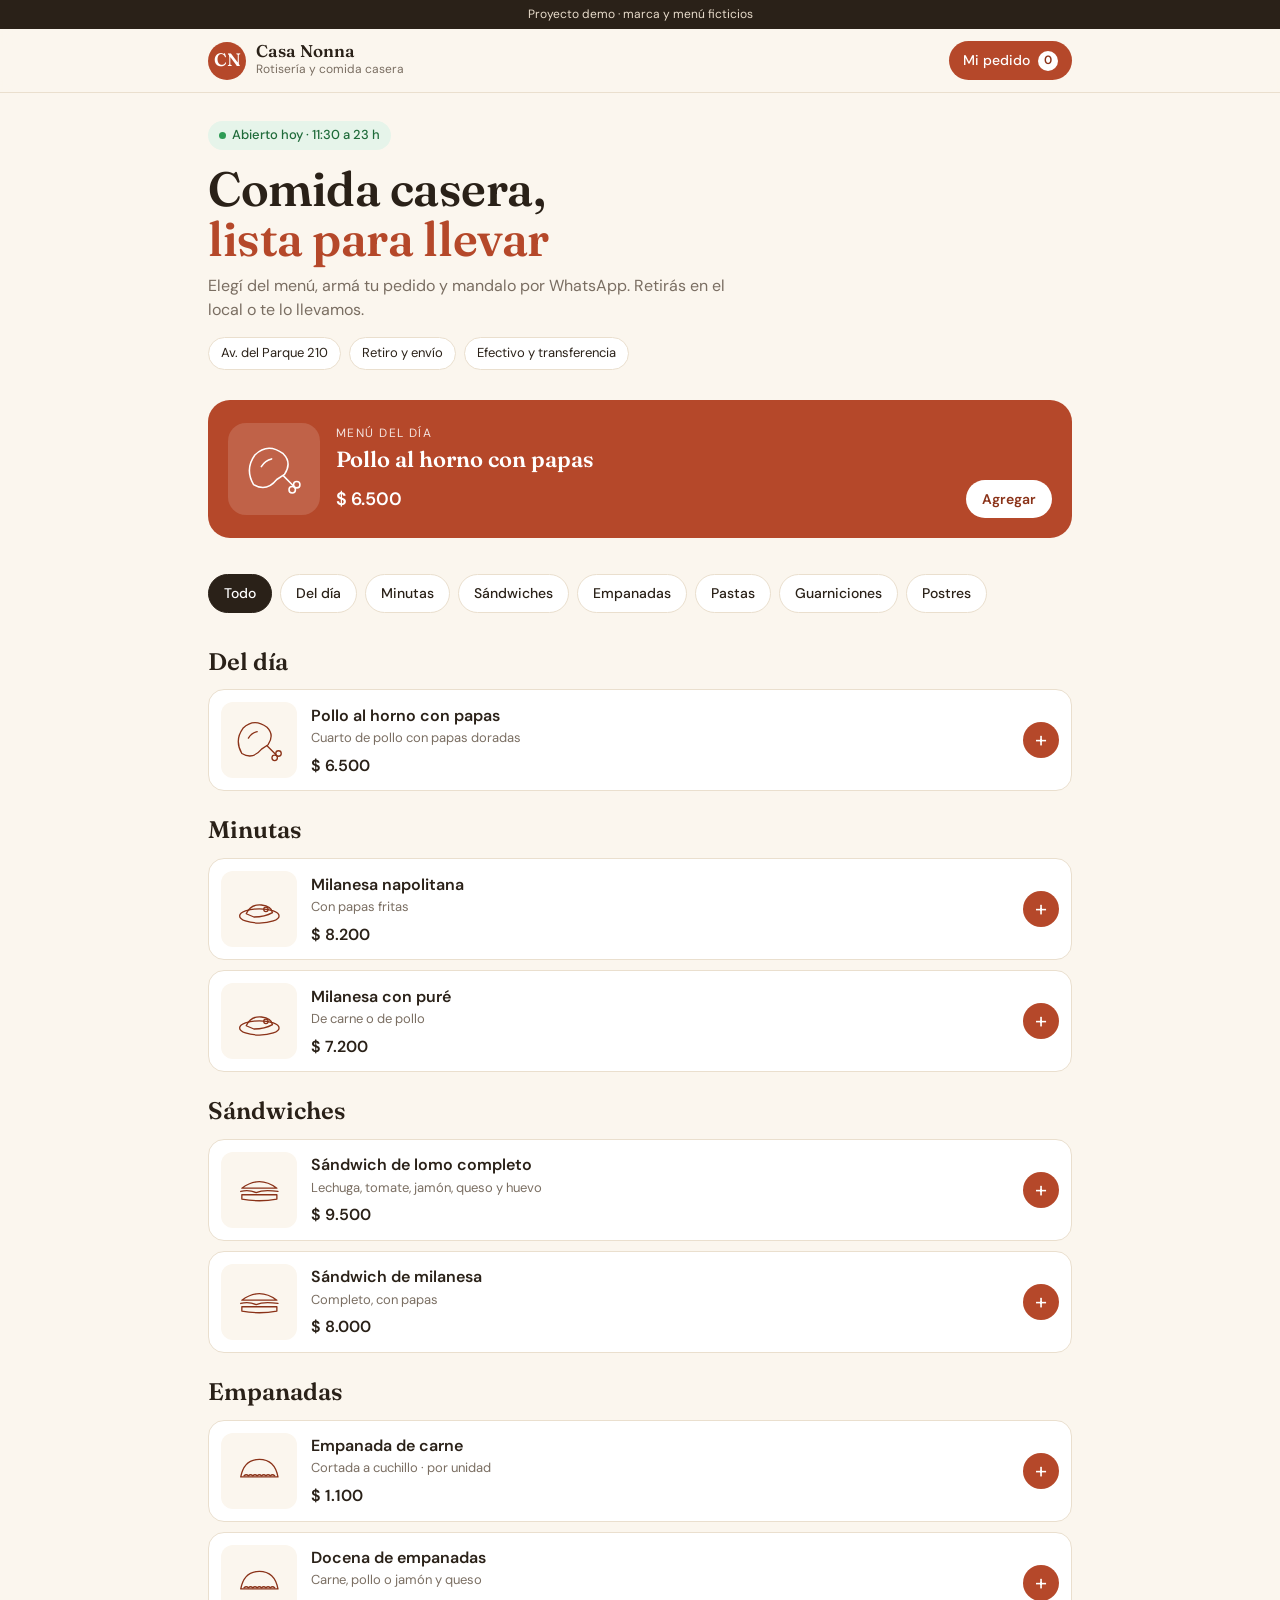
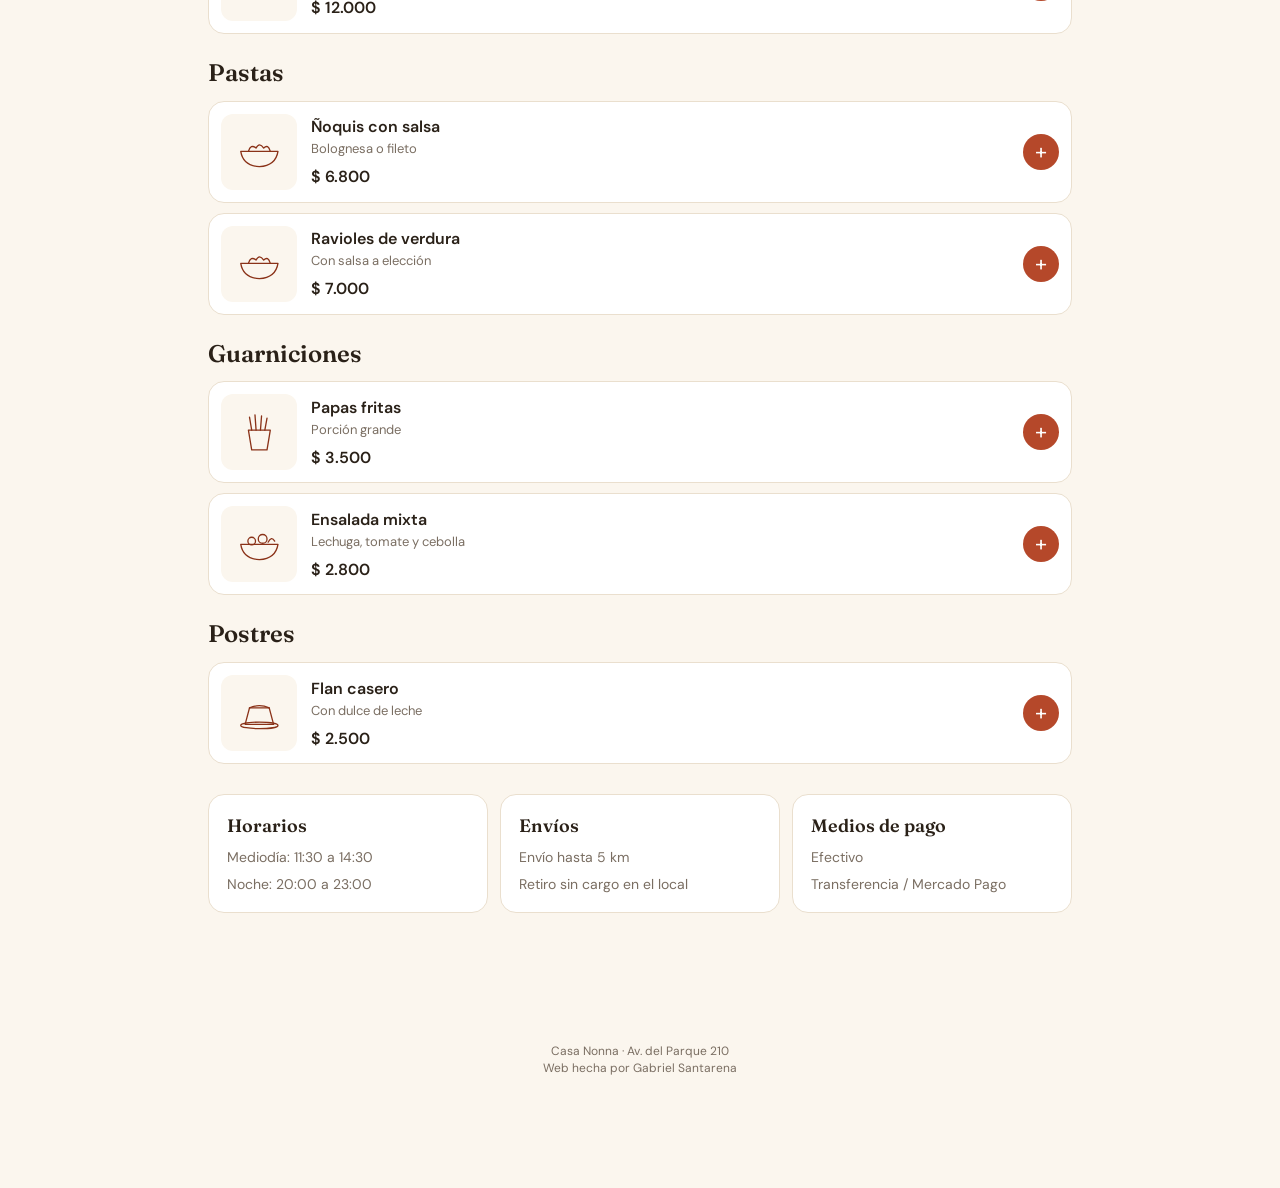
==== casa-nonna/index.html @ a33077e6 "Nuevo portfolio con demos de catálogo y menú; el anterior queda en /anterior Co-Authored-By: Claude " ====
<!DOCTYPE html>
<html lang="es">
<head>
<meta charset="UTF-8">
<meta name="viewport" content="width=device-width, initial-scale=1">
<title>Casa Nonna — Menú y pedidos</title>
<link rel="preconnect" href="https://fonts.googleapis.com">
<link rel="preconnect" href="https://fonts.gstatic.com" crossorigin>
<link href="https://fonts.googleapis.com/css2?family=Fraunces:opsz,wght@9..144,500;9..144,600&family=DM+Sans:wght@400;500;600&display=swap" rel="stylesheet">
<style>
  :root{
    --brand:#b5482a; --brand-dark:#8a3218; --cream:#fbf6ee; --ink:#2a2118; --muted:#7a6e62; --line:#eadfce;
    --wa:#1f8a4c; --radius:16px;
  }
  *{box-sizing:border-box;margin:0;padding:0}
  html{scroll-behavior:smooth}
  body{font-family:'DM Sans',system-ui,sans-serif;color:var(--ink);background:var(--cream);line-height:1.45;-webkit-font-smoothing:antialiased}
  button{font:inherit;color:inherit;background:none;border:none;cursor:pointer}
  .serif{font-family:'Fraunces',Georgia,serif}

  .demo-bar{background:var(--ink);color:#e8dccb;font-size:12px;text-align:center;padding:6px 12px}
  header{position:sticky;top:0;z-index:20;background:rgba(251,246,238,.95);backdrop-filter:blur(8px);border-bottom:1px solid var(--line)}
  .nav{max-width:900px;margin:0 auto;display:flex;align-items:center;justify-content:space-between;padding:12px 18px;gap:10px}
  .logo{display:flex;align-items:center;gap:10px}
  .logo-mark{width:38px;height:38px;border-radius:50%;background:var(--brand);color:#fff;display:grid;place-items:center;font-family:'Fraunces',serif;font-weight:600;font-size:18px}
  .logo-name{font-family:'Fraunces',serif;font-weight:600;font-size:17px;line-height:1.1}
  .logo-sub{font-size:12px;color:var(--muted)}
  .cart-btn{display:flex;align-items:center;gap:8px;background:var(--brand);color:#fff;border-radius:999px;padding:9px 14px;font-size:14px;font-weight:500;white-space:nowrap}
  .cart-count{background:#fff;color:var(--brand-dark);border-radius:999px;min-width:20px;height:20px;font-size:12px;display:grid;place-items:center;padding:0 6px;font-weight:600}

  .hero{max-width:900px;margin:0 auto;padding:28px 18px 8px}
  .open{display:inline-flex;align-items:center;gap:6px;background:#e6f4ea;color:#1f6b3a;font-size:13px;font-weight:500;padding:5px 11px;border-radius:999px}
  .open::before{content:"";width:7px;height:7px;border-radius:50%;background:#2e9b55}
  .hero h1{font-family:'Fraunces',serif;font-weight:600;font-size:clamp(32px,7vw,48px);line-height:1.05;margin:14px 0 10px;letter-spacing:-.01em}
  .hero h1 em{font-style:normal;color:var(--brand)}
  .hero p{color:var(--muted);font-size:16px;max-width:520px}
  .facts{display:flex;gap:8px;flex-wrap:wrap;margin-top:16px}
  .fact{background:#fff;border:1px solid var(--line);border-radius:999px;padding:6px 12px;font-size:13px}

  .daily{max-width:900px;margin:22px auto 0;padding:0 18px}
  .daily-card{background:var(--brand);color:#fff;border-radius:22px;padding:20px;display:flex;gap:16px;align-items:center}
  .daily-card .ill{width:92px;height:92px;flex:0 0 auto;background:rgba(255,255,255,.14);border-radius:18px;display:grid;place-items:center}
  .daily-card .ill svg{width:70%;height:70%}
  .daily-card small{font-size:12px;letter-spacing:.12em;text-transform:uppercase;opacity:.85}
  .daily-card h2{font-family:'Fraunces',serif;font-weight:600;font-size:22px;line-height:1.15;margin:4px 0}
  .daily-card .row{display:flex;align-items:center;justify-content:space-between;gap:10px;margin-top:8px}
  .daily-card .p{font-size:18px;font-weight:600}
  .btn-white{background:#fff;color:var(--brand-dark);border-radius:999px;padding:9px 16px;font-weight:600;font-size:14px}

  .menu{max-width:900px;margin:0 auto;padding:26px 18px 120px}
  .chips{position:sticky;top:63px;z-index:10;background:var(--cream);display:flex;gap:8px;overflow-x:auto;padding:10px 0;scrollbar-width:none}
  .chips::-webkit-scrollbar{display:none}
  .chip{flex:0 0 auto;border:1px solid var(--line);background:#fff;border-radius:999px;padding:8px 15px;font-size:14px;font-weight:500}
  .chip.on{background:var(--ink);border-color:var(--ink);color:#fff}
  .cat-title{font-family:'Fraunces',serif;font-weight:600;font-size:24px;margin:22px 0 10px}
  .item{display:flex;gap:14px;align-items:center;background:#fff;border:1px solid var(--line);border-radius:var(--radius);padding:12px;margin-bottom:10px}
  .item .ill{width:76px;height:76px;flex:0 0 auto;border-radius:12px;background:var(--cream);display:grid;place-items:center}
  .item .ill svg{width:72%;height:72%}
  .item .info{flex:1;min-width:0}
  .item h3{font-size:16px;font-weight:600}
  .item p{font-size:13px;color:var(--muted);margin:2px 0 6px}
  .item .price{font-weight:600}
  .add{width:36px;height:36px;border-radius:50%;background:var(--brand);color:#fff;font-size:22px;line-height:1;flex:0 0 auto}
  .stepper{display:flex;align-items:center;gap:8px;flex:0 0 auto}
  .stepper button{width:32px;height:32px;border-radius:50%;border:1px solid var(--line);font-size:18px;line-height:1}
  .stepper button.plus{background:var(--brand);color:#fff;border-color:var(--brand)}
  .stepper span{min-width:16px;text-align:center;font-weight:600}

  .info-sec{display:grid;gap:12px;margin-top:30px}
  .box{background:#fff;border:1px solid var(--line);border-radius:var(--radius);padding:18px}
  .box h3{font-family:'Fraunces',serif;font-weight:600;font-size:18px;margin-bottom:8px}
  .box ul{list-style:none;display:grid;gap:6px;color:var(--muted);font-size:14px}
  .pending{display:inline-block;font-family:'DM Sans',sans-serif;font-size:11px;font-weight:500;background:#fff3d6;color:#8a5a00;border-radius:999px;padding:2px 8px;margin-left:6px;vertical-align:middle}
  footer{text-align:center;color:var(--muted);font-size:12px;padding:10px 18px 110px}

  .floating{position:fixed;left:14px;right:14px;bottom:14px;z-index:30;display:none}
  .floating.show{display:block}
  .floating button{width:100%;background:var(--wa);color:#fff;border-radius:999px;padding:15px 18px;font-size:15px;font-weight:500;display:flex;justify-content:space-between;align-items:center;box-shadow:0 8px 24px rgba(0,0,0,.18)}

  .overlay{position:fixed;inset:0;background:rgba(42,33,24,.45);z-index:40;opacity:0;pointer-events:none;transition:opacity .2s}
  .overlay.show{opacity:1;pointer-events:auto}
  .drawer{position:fixed;left:0;right:0;bottom:0;max-height:90vh;background:#fff;border-radius:22px 22px 0 0;z-index:50;transform:translateY(100%);transition:transform .25s ease;display:flex;flex-direction:column}
  .drawer.show{transform:none}
  .drawer-head{display:flex;justify-content:space-between;align-items:center;padding:16px 18px;border-bottom:1px solid var(--line)}
  .drawer-head h2{font-family:'Fraunces',serif;font-weight:600;font-size:22px}
  .x{font-size:26px;width:36px;height:36px;line-height:1}
  .drawer-body{overflow-y:auto;padding:12px 18px}
  .line{display:flex;align-items:center;gap:10px;padding:10px 0;border-bottom:1px solid var(--line);font-size:14px}
  .line .n{flex:1}
  .line .n small{display:block;color:var(--muted)}
  .sum{display:flex;justify-content:space-between;padding:12px 0 2px;font-size:14px;color:var(--muted)}
  .sum.total{font-size:17px;font-weight:600;color:var(--ink)}
  .field{margin-top:14px}
  .field label{display:block;font-size:13px;color:var(--muted);margin-bottom:6px}
  .field input,.field textarea{width:100%;border:1px solid var(--line);border-radius:12px;padding:11px 12px;font:inherit;font-size:15px;background:#fff}
  .field textarea{resize:vertical;min-height:58px}
  .seg{display:grid;grid-template-columns:1fr 1fr;gap:8px}
  .seg button{border:1px solid var(--line);border-radius:12px;padding:11px;font-size:14px;font-weight:500}
  .seg button.on{background:var(--ink);border-color:var(--ink);color:#fff}
  .drawer-foot{padding:14px 18px 20px;border-top:1px solid var(--line)}
  .btn-wa{width:100%;background:var(--wa);color:#fff;border-radius:999px;padding:15px;font-size:15px;font-weight:600}
  .err{color:#b42318;font-size:13px;margin-top:8px;display:none}
  .empty{text-align:center;color:var(--muted);padding:30px 0}

  .modal{position:fixed;left:50%;top:50%;transform:translate(-50%,-50%) scale(.96);width:min(92vw,420px);background:#fff;border-radius:20px;z-index:60;padding:20px;opacity:0;pointer-events:none;transition:all .2s}
  .modal.show{opacity:1;pointer-events:auto;transform:translate(-50%,-50%) scale(1)}
  .modal h3{font-family:'Fraunces',serif;font-weight:600;font-size:21px;margin-bottom:6px}
  .modal p{font-size:14px;color:var(--muted);margin-bottom:12px}
  .bubble{background:#dcf8c6;border-radius:12px 12px 2px 12px;padding:12px 14px;font-size:14px;white-space:pre-wrap;margin-bottom:14px;max-height:42vh;overflow:auto}
  .mrow{display:flex;gap:8px}
  .mrow button{flex:1;border-radius:999px;padding:12px;font-weight:500}
  .ghost{border:1px solid var(--line)}
  .dark{background:var(--ink);color:#fff}
  .toast{position:fixed;left:50%;bottom:88px;transform:translateX(-50%) translateY(20px);background:var(--ink);color:#fff;padding:10px 18px;border-radius:999px;font-size:14px;opacity:0;transition:all .2s;z-index:70;pointer-events:none;white-space:nowrap}
  .toast.show{opacity:1;transform:translateX(-50%) translateY(0)}

  @media (min-width:720px){
    .info-sec{grid-template-columns:repeat(3,1fr)}
    .drawer{left:auto;top:0;width:420px;max-height:none;border-radius:0;transform:translateX(100%)}
    .drawer.show{transform:none}
    .floating{left:auto;width:340px}
  }
</style>
</head>
<body>
<div class="demo-bar">Proyecto demo · marca y menú ficticios</div>

<header>
  <nav class="nav">
    <div class="logo">
      <div class="logo-mark">CN</div>
      <div><div class="logo-name">Casa Nonna</div><div class="logo-sub">Rotisería y comida casera</div></div>
    </div>
    <button class="cart-btn" onclick="openCart()">Mi pedido <span class="cart-count" id="count">0</span></button>
  </nav>
</header>

<section class="hero">
  <span class="open">Abierto hoy · 11:30 a 23 h</span>
  <h1>Comida casera,<br><em>lista para llevar</em></h1>
  <p>Elegí del menú, armá tu pedido y mandalo por WhatsApp. Retirás en el local o te lo llevamos.</p>
  <div class="facts"><span class="fact">Av. del Parque 210</span><span class="fact">Retiro y envío</span><span class="fact">Efectivo y transferencia</span></div>
</section>

<section class="daily">
  <div class="daily-card">
    <div class="ill" id="dailyIll"></div>
    <div style="flex:1;min-width:0">
      <small>Menú del día</small>
      <h2 id="dailyName"></h2>
      <div class="row"><span class="p" id="dailyPrice"></span><button class="btn-white" onclick="add(DAILY.id)">Agregar</button></div>
    </div>
  </div>
</section>

<main class="menu">
  <div class="chips" id="chips"></div>
  <div id="list"></div>

  <div class="info-sec">
    <div class="box"><h3>Horarios</h3><ul><li>Mediodía: 11:30 a 14:30</li><li>Noche: 20:00 a 23:00</li></ul></div>
    <div class="box"><h3>Envíos</h3><ul><li>Envío hasta 5 km</li><li>Retiro sin cargo en el local</li></ul></div>
    <div class="box"><h3>Medios de pago</h3><ul><li>Efectivo</li><li>Transferencia / Mercado Pago</li></ul></div>
  </div>
</main>

<footer>Casa Nonna · Av. del Parque 210<br>Web hecha por Gabriel Santarena</footer>

<div class="floating" id="floating"><button onclick="openCart()"><span id="floatTxt">Ver pedido</span><span id="floatTotal"></span></button></div>
<div class="overlay" id="overlay" onclick="overlayClick()"></div>

<aside class="drawer" id="drawer" aria-label="Mi pedido">
  <div class="drawer-head"><h2>Mi pedido</h2><button class="x" onclick="closeAll()" aria-label="Cerrar">×</button></div>
  <div class="drawer-body" id="cartBody"></div>
  <div class="drawer-foot">
    <button class="btn-wa" onclick="sendOrder()">Enviar pedido por WhatsApp</button>
    <div class="err" id="err"></div>
  </div>
</aside>

<div class="modal" id="modal" role="dialog" aria-labelledby="mTitle">
  <h3 id="mTitle">Así le llega el pedido a Casa Nonna</h3>
  <p>En la versión final este botón abre el WhatsApp del local con el pedido ya escrito.</p>
  <div class="bubble" id="bubble"></div>
  <div class="mrow"><button class="ghost" onclick="closeModal()">Cerrar</button><button class="dark" onclick="copyMsg()">Copiar mensaje</button></div>
</div>
<div class="toast" id="toast"></div>

<script>
/* ===== CONFIGURACIÓN: completar con los datos reales del local ===== */
const CONFIG = { whatsapp: "", tienda: "Casa Nonna", envio: 0 };   // whatsapp ej: "5492604123456"

/* Menú: cambiar nombres, descripciones y precios por los reales. */
const MENU = [
  {id:1,  cat:"Del día",     nombre:"Pollo al horno con papas",     desc:"Cuarto de pollo con papas doradas",      precio:6500, icono:"pollo", diario:true},
  {id:2,  cat:"Minutas",     nombre:"Milanesa napolitana",          desc:"Con papas fritas",                       precio:8200, icono:"mila"},
  {id:3,  cat:"Minutas",     nombre:"Milanesa con puré",            desc:"De carne o de pollo",                    precio:7200, icono:"mila"},
  {id:4,  cat:"Sándwiches",  nombre:"Sándwich de lomo completo",    desc:"Lechuga, tomate, jamón, queso y huevo",  precio:9500, icono:"sandwich"},
  {id:5,  cat:"Sándwiches",  nombre:"Sándwich de milanesa",         desc:"Completo, con papas",                    precio:8000, icono:"sandwich"},
  {id:6,  cat:"Empanadas",   nombre:"Empanada de carne",            desc:"Cortada a cuchillo · por unidad",        precio:1100, icono:"empanada"},
  {id:7,  cat:"Empanadas",   nombre:"Docena de empanadas",          desc:"Carne, pollo o jamón y queso",           precio:12000,icono:"empanada"},
  {id:8,  cat:"Pastas",      nombre:"Ñoquis con salsa",             desc:"Bolognesa o fileto",                     precio:6800, icono:"pasta"},
  {id:9,  cat:"Pastas",      nombre:"Ravioles de verdura",          desc:"Con salsa a elección",                   precio:7000, icono:"pasta"},
  {id:10, cat:"Guarniciones",nombre:"Papas fritas",                 desc:"Porción grande",                         precio:3500, icono:"papas"},
  {id:11, cat:"Guarniciones",nombre:"Ensalada mixta",               desc:"Lechuga, tomate y cebolla",              precio:2800, icono:"ensalada"},
  {id:12, cat:"Postres",     nombre:"Flan casero",                  desc:"Con dulce de leche",                     precio:2500, icono:"flan"}
];

const ICONS = {
  pollo:'<path d="M18 74 Q4 50 20 28 Q40 8 64 26 Q78 40 66 58 L54 66 Q38 86 18 74 Z"/><path d="M30 46 Q36 36 46 34"/><path d="M64 60 L80 76"/><circle cx="85" cy="74" r="5"/><circle cx="78" cy="82" r="5"/>',
  mila:'<ellipse cx="50" cy="62" rx="36" ry="13"/><path d="M26 58 Q34 40 54 42 Q72 44 74 56 Q60 64 40 64 Z"/><circle cx="62" cy="50" r="4"/>',
  sandwich:'<path d="M18 46 Q50 22 82 46 Z"/><path d="M16 52 Q30 48 44 54 Q58 48 84 52"/><path d="M18 58 L82 58 L82 66 Q50 72 18 66 Z"/>',
  empanada:'<path d="M16 62 Q22 30 50 30 Q78 30 84 62 Z"/><path d="M22 60 Q26 56 30 60 Q34 56 38 60 Q42 56 46 60 Q50 56 54 60 Q58 56 62 60 Q66 56 70 60 Q74 56 78 60"/>',
  pasta:'<path d="M16 50 L84 50 Q80 76 50 78 Q20 76 16 50 Z"/><path d="M30 50 Q34 36 44 44 Q50 32 58 44 Q66 36 70 50"/>',
  papas:'<path d="M30 46 L70 46 L64 82 L36 82 Z"/><path d="M36 46 L32 22 M44 46 L42 18 M52 46 L54 20 M60 46 L64 24"/>',
  ensalada:'<path d="M16 50 L84 50 Q80 76 50 78 Q20 76 16 50 Z"/><circle cx="36" cy="44" r="7"/><circle cx="56" cy="40" r="8"/><path d="M66 46 Q72 34 78 44"/>',
  flan:'<path d="M32 40 L68 40 L76 70 L24 70 Z"/><path d="M32 40 Q50 32 68 40"/><ellipse cx="50" cy="72" rx="34" ry="6"/>'
};
const svg = (k) => `<svg viewBox="0 0 100 100" fill="none" stroke="var(--brand-dark)" stroke-width="2.4" stroke-linejoin="round" stroke-linecap="round" aria-hidden="true">${ICONS[k]||""}</svg>`;
const svgW = (k) => `<svg viewBox="0 0 100 100" fill="none" stroke="#fff" stroke-width="2.4" stroke-linejoin="round" stroke-linecap="round" aria-hidden="true">${ICONS[k]||""}</svg>`;
const money = (n) => n==null ? "Consultar precio" : "$ " + Math.round(n).toLocaleString("es-AR");
const unpriced = () => Object.keys(cart).some(id=>MENU.find(m=>m.id==id).precio==null);

const DAILY = MENU.find(m=>m.diario);
const cart = {};
let filter = "Todo", entrega = "Retiro en el local", pago = "Efectivo";

document.getElementById("dailyIll").innerHTML = svgW(DAILY.icono);
document.getElementById("dailyName").textContent = DAILY.nombre;
document.getElementById("dailyPrice").textContent = DAILY.etiqueta || money(DAILY.precio);

function renderChips(){
  const cats = ["Todo",...new Set(MENU.map(m=>m.cat))];
  document.getElementById("chips").innerHTML = cats.map(c=>`<button class="chip ${c===filter?'on':''}" onclick="setFilter('${c}')">${c}</button>`).join("");
}
function setFilter(c){ filter=c; renderChips(); renderList(); }

function control(m){
  const q = cart[m.id]||0;
  if(!q) return `<button class="add" onclick="add(${m.id})" aria-label="Agregar ${m.nombre}">+</button>`;
  return `<div class="stepper"><button onclick="chg(${m.id},-1)" aria-label="Quitar uno">−</button><span>${q}</span><button class="plus" onclick="chg(${m.id},1)" aria-label="Sumar uno">+</button></div>`;
}
function renderList(){
  const cats = filter==="Todo" ? [...new Set(MENU.map(m=>m.cat))] : [filter];
  document.getElementById("list").innerHTML = cats.map(c=>`<h2 class="cat-title">${c}</h2>` + MENU.filter(m=>m.cat===c).map(m=>`
    <div class="item"><div class="ill">${svg(m.icono)}</div>
      <div class="info"><h3>${m.nombre}</h3><p>${m.desc}</p><span class="price">${money(m.precio)}</span></div>
      ${control(m)}</div>`).join("")).join("");
}

function add(id){ cart[id]=(cart[id]||0)+1; const m=MENU.find(x=>x.id===id); toast(m.nombre+" agregado"); refresh(); }
function chg(id,d){ cart[id]=(cart[id]||0)+d; if(cart[id]<=0) delete cart[id]; refresh(); if(document.getElementById("drawer").classList.contains("show")) renderCart(); }
function subtotal(){ return Object.entries(cart).reduce((s,[id,q])=>s+(MENU.find(m=>m.id==id).precio||0)*q,0); }
function units(){ return Object.values(cart).reduce((a,b)=>a+b,0); }

function refresh(){
  renderList();
  const n = units();
  document.getElementById("count").textContent = n;
  document.getElementById("floatTxt").textContent = `Ver pedido (${n})`;
  document.getElementById("floatTotal").textContent = unpriced() ? "Ver y enviar →" : money(subtotal());
  document.getElementById("floating").classList.toggle("show", n>0 && !document.getElementById("drawer").classList.contains("show"));
}

function renderCart(){
  const body = document.getElementById("cartBody");
  const keep = {nombre:val("nombre"), dir:val("dir"), nota:val("nota")};
  if(!units()){ body.innerHTML = `<div class="empty">Todavía no agregaste nada.</div>`; return; }
  const envio = entrega==="Envío a domicilio" ? CONFIG.envio : 0;
  body.innerHTML = Object.entries(cart).map(([id,q])=>{ const m=MENU.find(x=>x.id==id);
    return `<div class="line"><div class="n">${m.nombre}<small>${m.precio==null?"Precio a confirmar":money(m.precio)+" c/u"}</small></div>
      <div class="stepper"><button onclick="chg(${m.id},-1)" aria-label="Quitar uno">−</button><span>${q}</span><button class="plus" onclick="chg(${m.id},1)" aria-label="Sumar uno">+</button></div></div>`;}).join("")
  + (unpriced() ? "" : `<div class="sum"><span>Subtotal</span><span>${money(subtotal())}</span></div>`)
  + (entrega==="Envío a domicilio" ? `<div class="sum"><span>Envío</span><span>${envio? money(envio) : "a confirmar"}</span></div>` : "")
  + `<div class="sum total"><span>Total</span><span>${unpriced() ? "a confirmar" : money(subtotal()+envio)}</span></div>
    <div class="field"><label for="nombre">Tu nombre</label><input id="nombre" placeholder="Martín" value="${esc(keep.nombre)}"></div>
    <div class="field"><label>Entrega</label><div class="seg">
      <button class="${entrega==='Retiro en el local'?'on':''}" onclick="setE('Retiro en el local')">Retiro en el local</button>
      <button class="${entrega==='Envío a domicilio'?'on':''}" onclick="setE('Envío a domicilio')">Envío a domicilio</button></div></div>
    ${entrega==='Envío a domicilio'?`<div class="field"><label for="dir">Dirección</label><input id="dir" placeholder="Calle, número y barrio" value="${esc(keep.dir)}"></div>`:""}
    <div class="field"><label>Pago</label><div class="seg">
      <button class="${pago==='Efectivo'?'on':''}" onclick="setP('Efectivo')">Efectivo</button>
      <button class="${pago==='Transferencia'?'on':''}" onclick="setP('Transferencia')">Transferencia</button></div></div>
    <div class="field"><label for="nota">Aclaraciones (opcional)</label><textarea id="nota" placeholder="Sin cebolla, para las 21 hs…">${esc(keep.nota)}</textarea></div>`;
}
const val = (id) => (document.getElementById(id)?.value || "");
const esc = (s) => s.replace(/&/g,"&amp;").replace(/"/g,"&quot;").replace(/</g,"&lt;");
function setE(e){ entrega=e; renderCart(); }
function setP(p){ pago=p; renderCart(); }

function openCart(){ renderCart(); document.getElementById("err").style.display="none";
  document.getElementById("overlay").classList.add("show"); document.getElementById("drawer").classList.add("show");
  document.getElementById("floating").classList.remove("show"); }
function closeAll(){ document.getElementById("overlay").classList.remove("show"); document.getElementById("drawer").classList.remove("show"); closeModal(); refresh(); }

function buildMsg(){
  const lines = Object.entries(cart).map(([id,q])=>{ const m=MENU.find(x=>x.id==id); return m.precio==null ? `• ${q} x ${m.nombre}` : `• ${q} x ${m.nombre} — ${money(m.precio*q)}`; });
  let msg = `¡Hola ${CONFIG.tienda}! Quiero hacer un pedido:\n${lines.join("\n")}\n\nTotal: ${unpriced() ? "a confirmar" : money(subtotal()) + (entrega==="Envío a domicilio"?" + envío":"")}\n\nNombre: ${val("nombre").trim()}\nEntrega: ${entrega}`;
  if(entrega==="Envío a domicilio") msg += `\nDirección: ${val("dir").trim()}`;
  msg += `\nPago: ${pago}`;
  if(val("nota").trim()) msg += `\nAclaraciones: ${val("nota").trim()}`;
  return msg + `\n\n(Pedido enviado desde la web)`;
}
function sendOrder(){
  const err = document.getElementById("err");
  const fail = (t,id)=>{ err.textContent=t; err.style.display="block"; if(id) document.getElementById(id)?.focus(); };
  if(!units()) return fail("Agregá al menos un plato.");
  if(!val("nombre").trim()) return fail("Escribí tu nombre.","nombre");
  if(entrega==="Envío a domicilio" && !val("dir").trim()) return fail("Escribí la dirección de entrega.","dir");
  err.style.display="none";
  const msg = buildMsg();
  if(CONFIG.whatsapp){ window.location.href = `https://wa.me/${CONFIG.whatsapp}?text=${encodeURIComponent(msg)}`; return; }
  document.getElementById("bubble").textContent = msg;
  document.getElementById("modal").classList.add("show");
  document.getElementById("overlay").style.zIndex = 55;
}
function closeModal(){ document.getElementById("modal").classList.remove("show"); document.getElementById("overlay").style.zIndex=""; }
function overlayClick(){ if(document.getElementById("modal").classList.contains("show")) closeModal(); else closeAll(); }
async function copyMsg(){ try{ await navigator.clipboard.writeText(buildMsg()); toast("Mensaje copiado"); }catch(e){ toast("No se pudo copiar"); } }
let tt; function toast(t){ const el=document.getElementById("toast"); el.textContent=t; el.classList.add("show"); clearTimeout(tt); tt=setTimeout(()=>el.classList.remove("show"),1500); }

renderChips(); refresh();
</script>
</body>
</html>
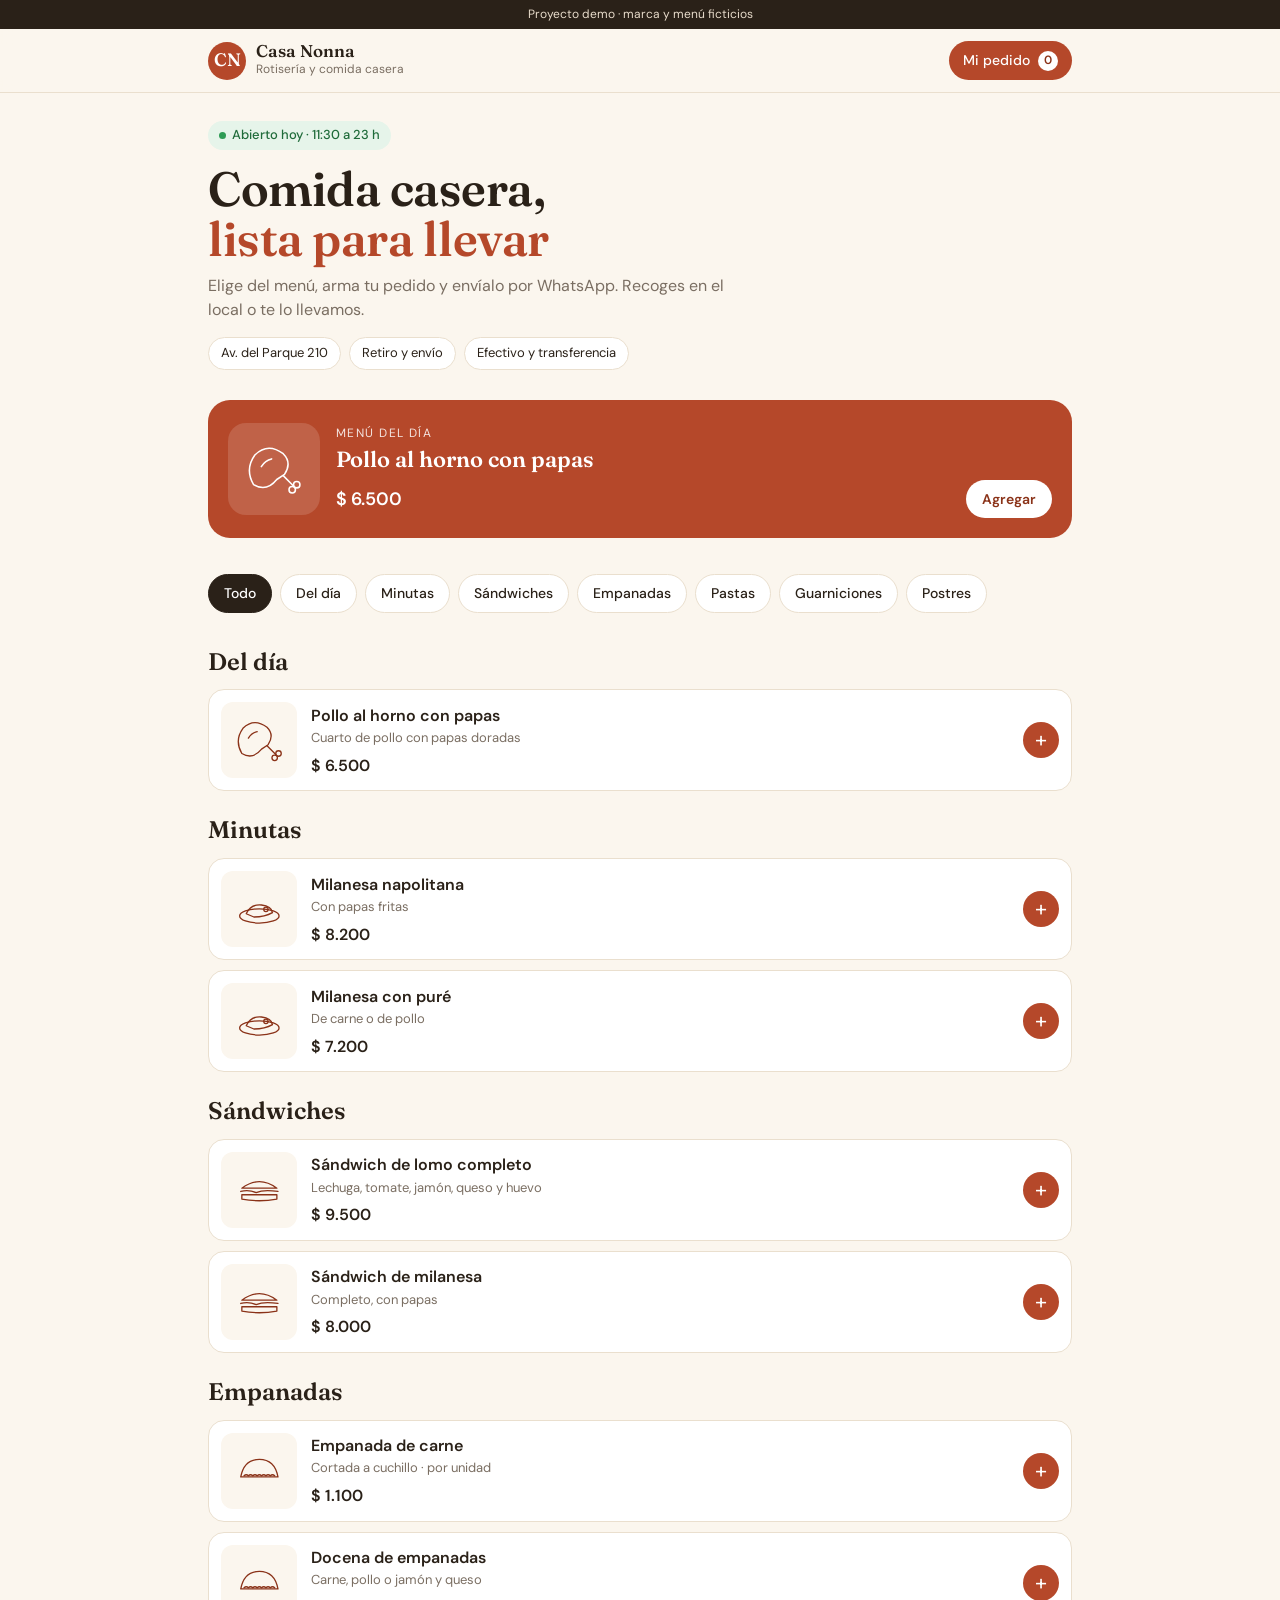
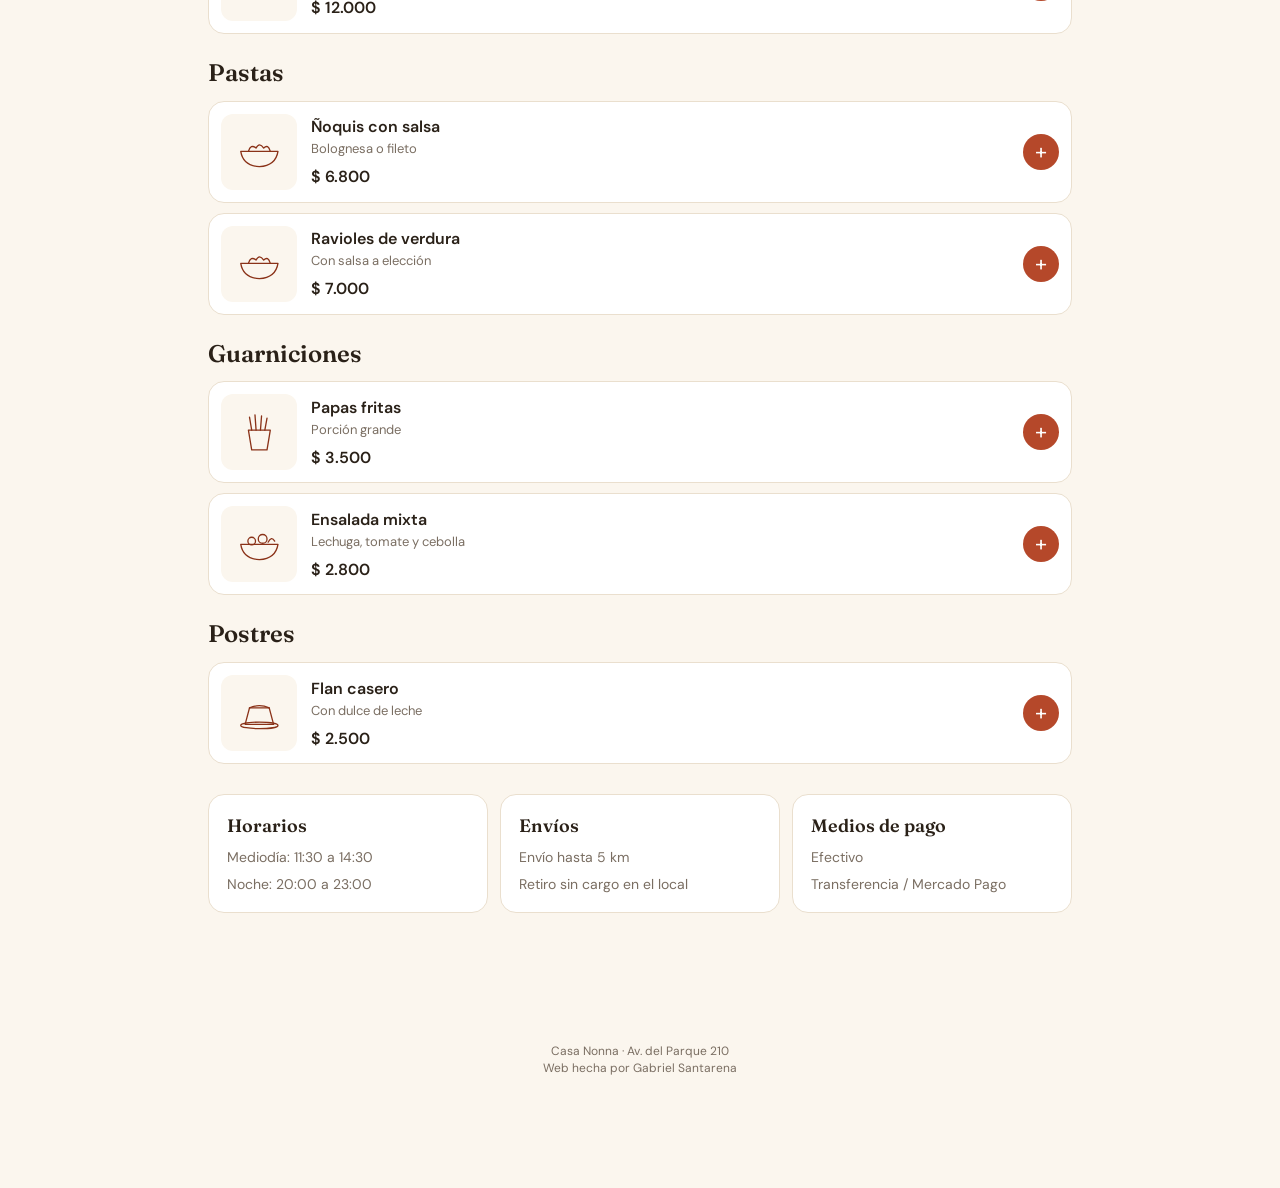
==== commit bedcfcb7: "Portfolio en español (principal) e inglés en /en; demos en español neutro Co-Authored-By: Claude Opu" ====
--- a/casa-nonna/index.html
+++ b/casa-nonna/index.html
@@ -138,7 +138,7 @@
 <section class="hero">
   <span class="open">Abierto hoy · 11:30 a 23 h</span>
   <h1>Comida casera,<br><em>lista para llevar</em></h1>
-  <p>Elegí del menú, armá tu pedido y mandalo por WhatsApp. Retirás en el local o te lo llevamos.</p>
+  <p>Elige del menú, arma tu pedido y envíalo por WhatsApp. Recoges en el local o te lo llevamos.</p>
   <div class="facts"><span class="fact">Av. del Parque 210</span><span class="fact">Retiro y envío</span><span class="fact">Efectivo y transferencia</span></div>
 </section>
 
@@ -265,7 +265,7 @@
 function renderCart(){
   const body = document.getElementById("cartBody");
   const keep = {nombre:val("nombre"), dir:val("dir"), nota:val("nota")};
-  if(!units()){ body.innerHTML = `<div class="empty">Todavía no agregaste nada.</div>`; return; }
+  if(!units()){ body.innerHTML = `<div class="empty">Todavía no has agregado nada.</div>`; return; }
   const envio = entrega==="Envío a domicilio" ? CONFIG.envio : 0;
   body.innerHTML = Object.entries(cart).map(([id,q])=>{ const m=MENU.find(x=>x.id==id);
     return `<div class="line"><div class="n">${m.nombre}<small>${m.precio==null?"Precio a confirmar":money(m.precio)+" c/u"}</small></div>
@@ -304,9 +304,9 @@
 function sendOrder(){
   const err = document.getElementById("err");
   const fail = (t,id)=>{ err.textContent=t; err.style.display="block"; if(id) document.getElementById(id)?.focus(); };
-  if(!units()) return fail("Agregá al menos un plato.");
-  if(!val("nombre").trim()) return fail("Escribí tu nombre.","nombre");
-  if(entrega==="Envío a domicilio" && !val("dir").trim()) return fail("Escribí la dirección de entrega.","dir");
+  if(!units()) return fail("Agrega al menos un plato.");
+  if(!val("nombre").trim()) return fail("Escribe tu nombre.","nombre");
+  if(entrega==="Envío a domicilio" && !val("dir").trim()) return fail("Escribe la dirección de entrega.","dir");
   err.style.display="none";
   const msg = buildMsg();
   if(CONFIG.whatsapp){ window.location.href = `https://wa.me/${CONFIG.whatsapp}?text=${encodeURIComponent(msg)}`; return; }
